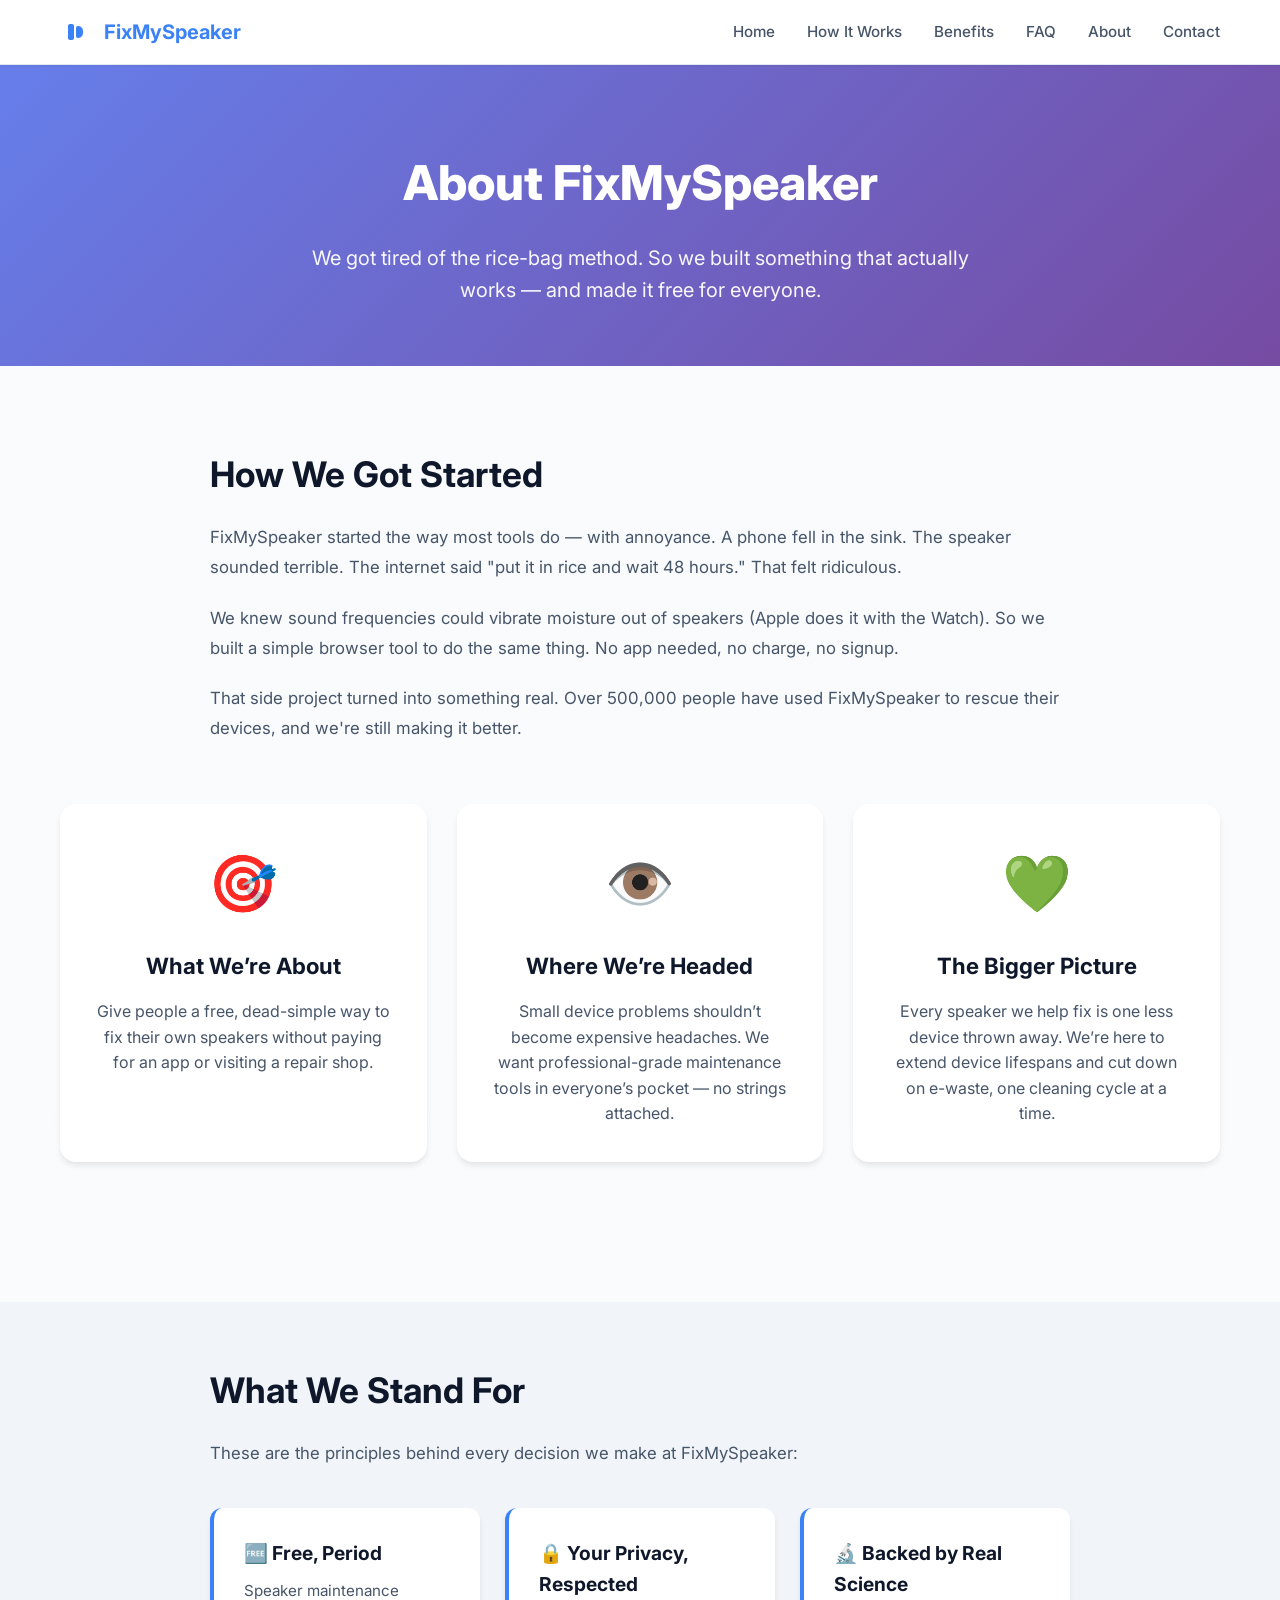
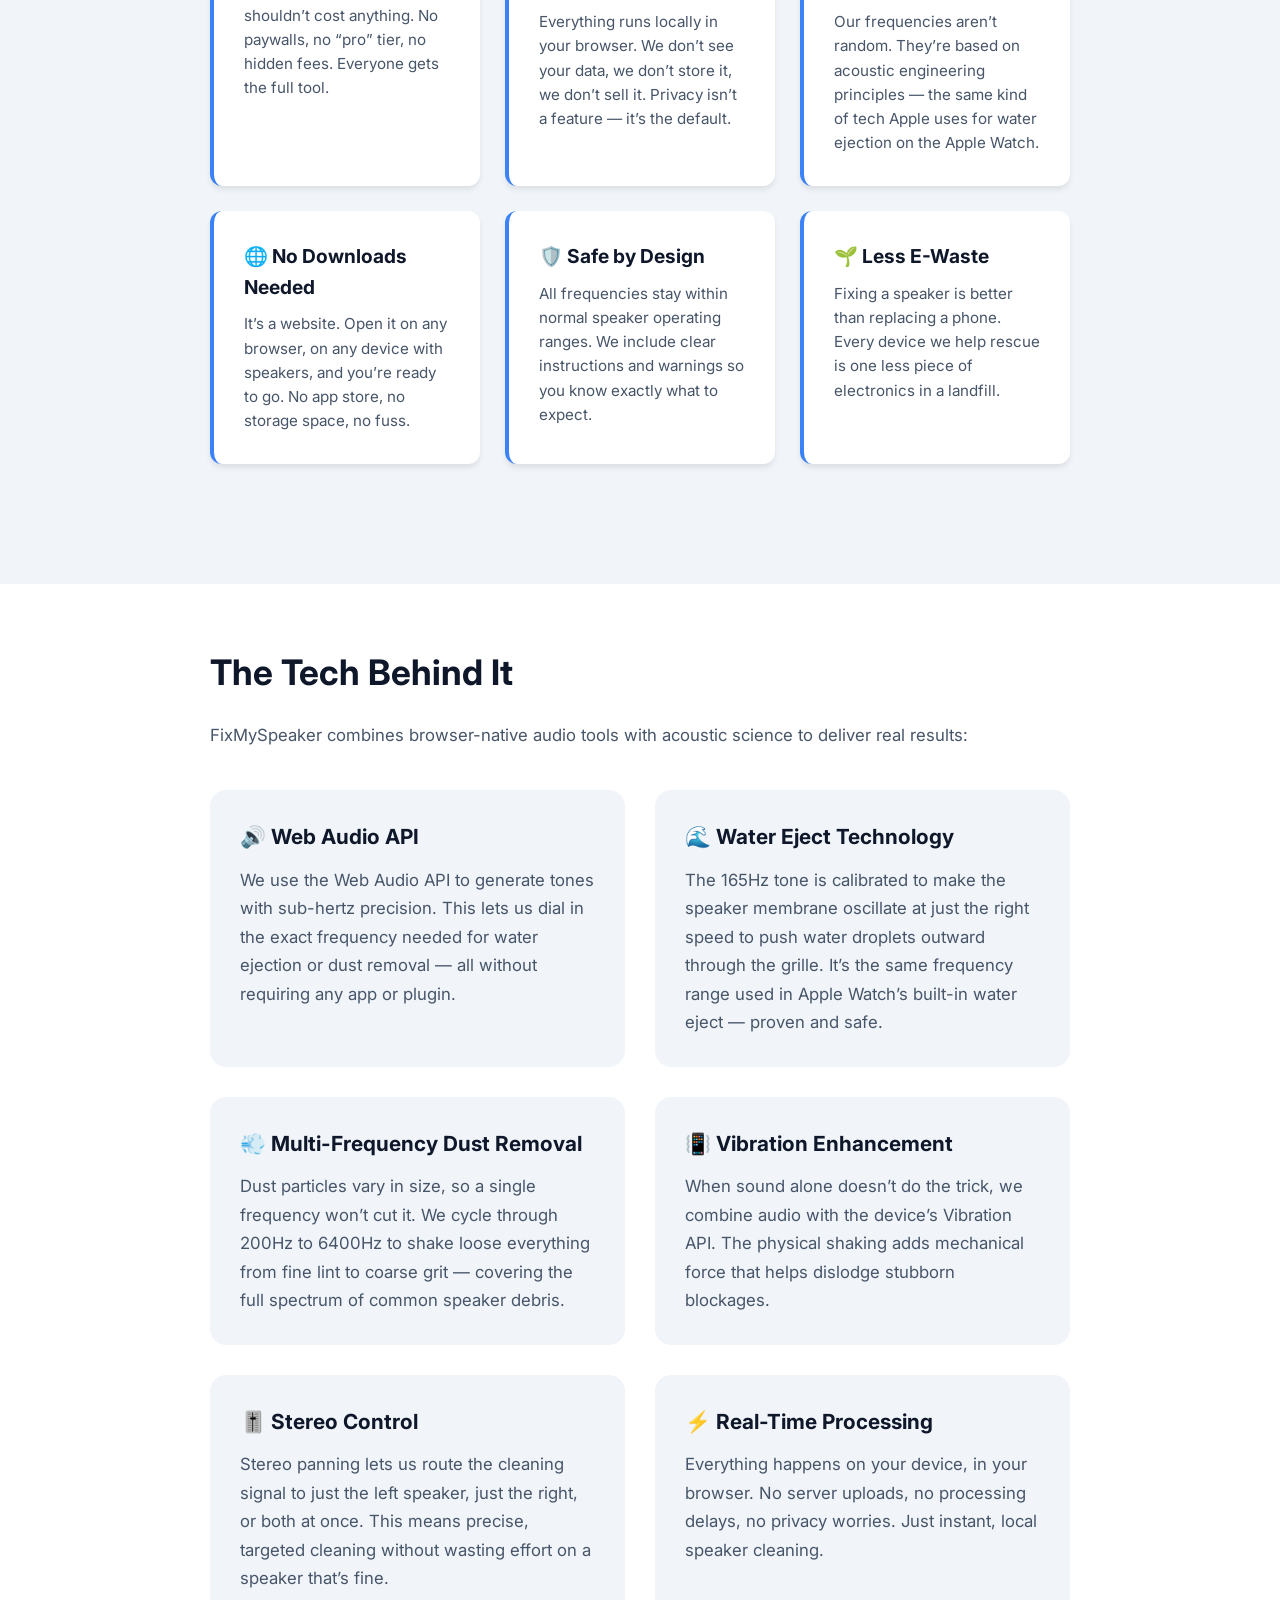
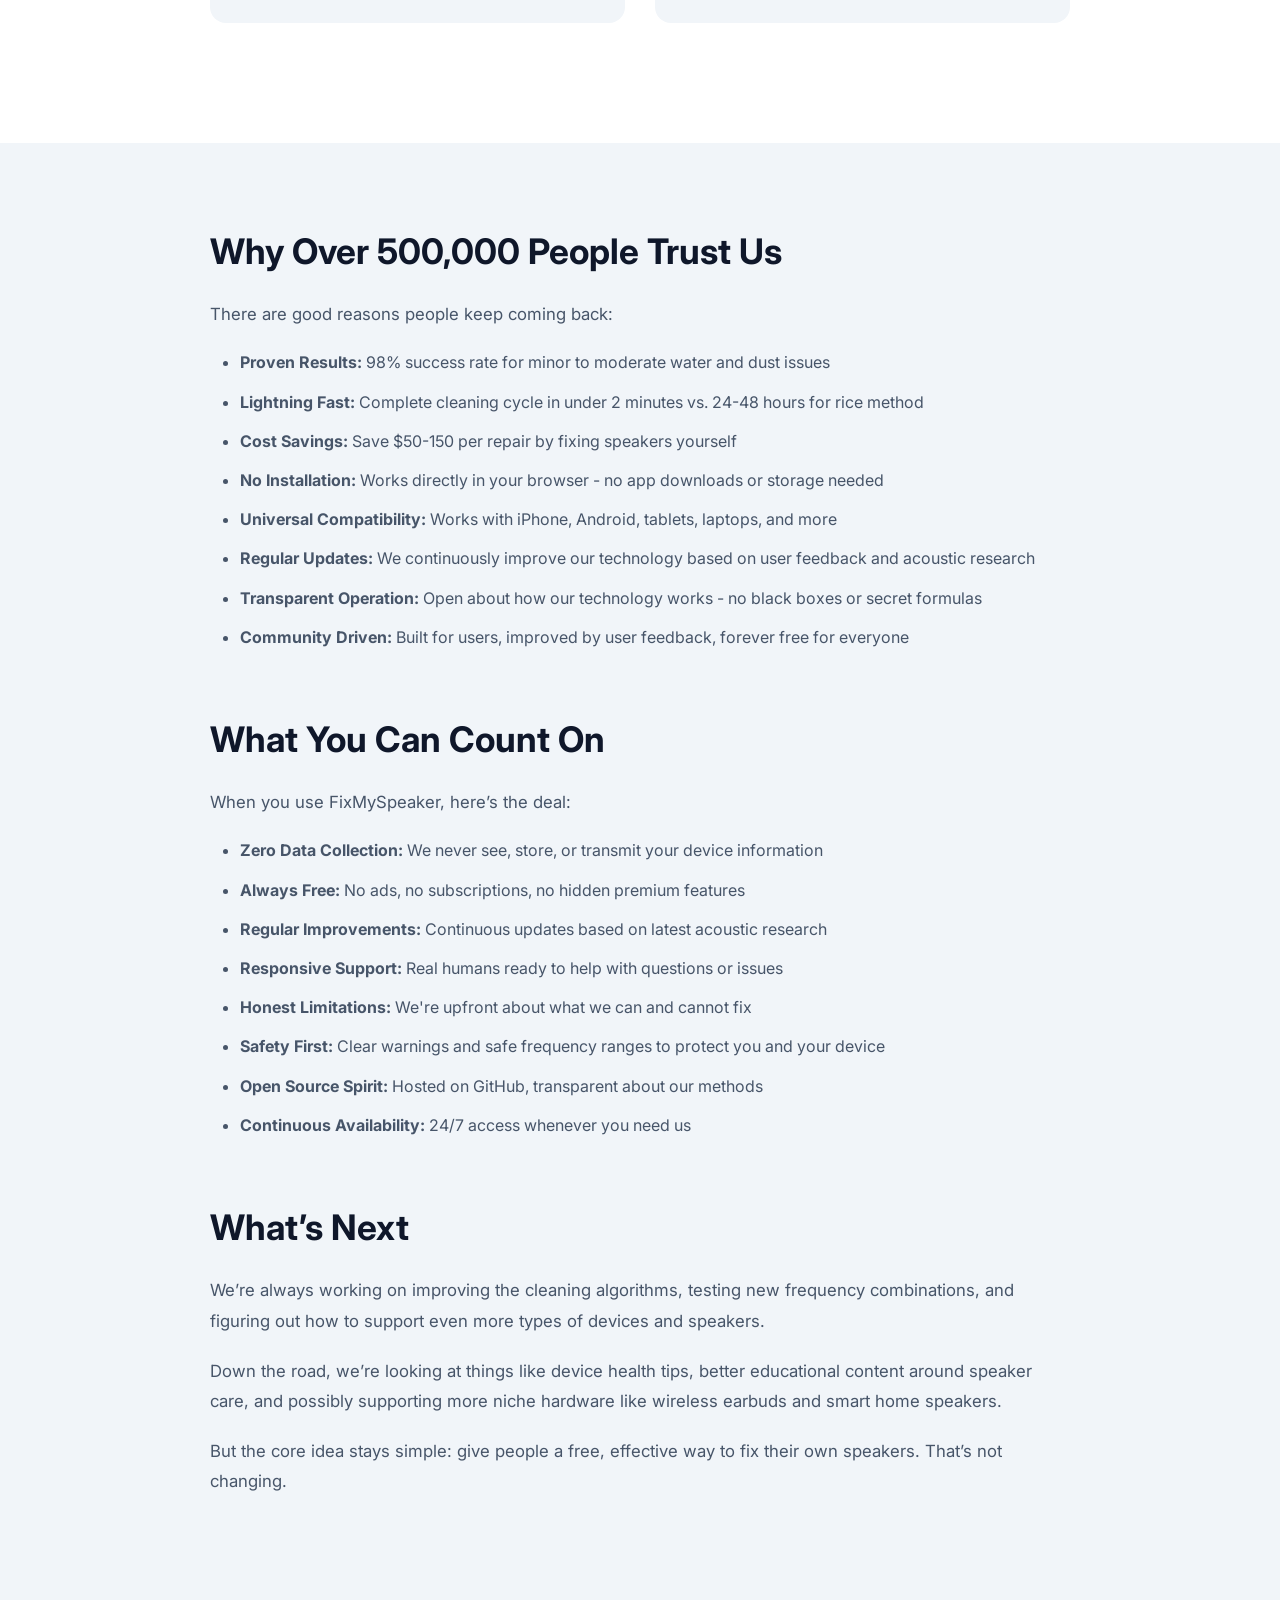
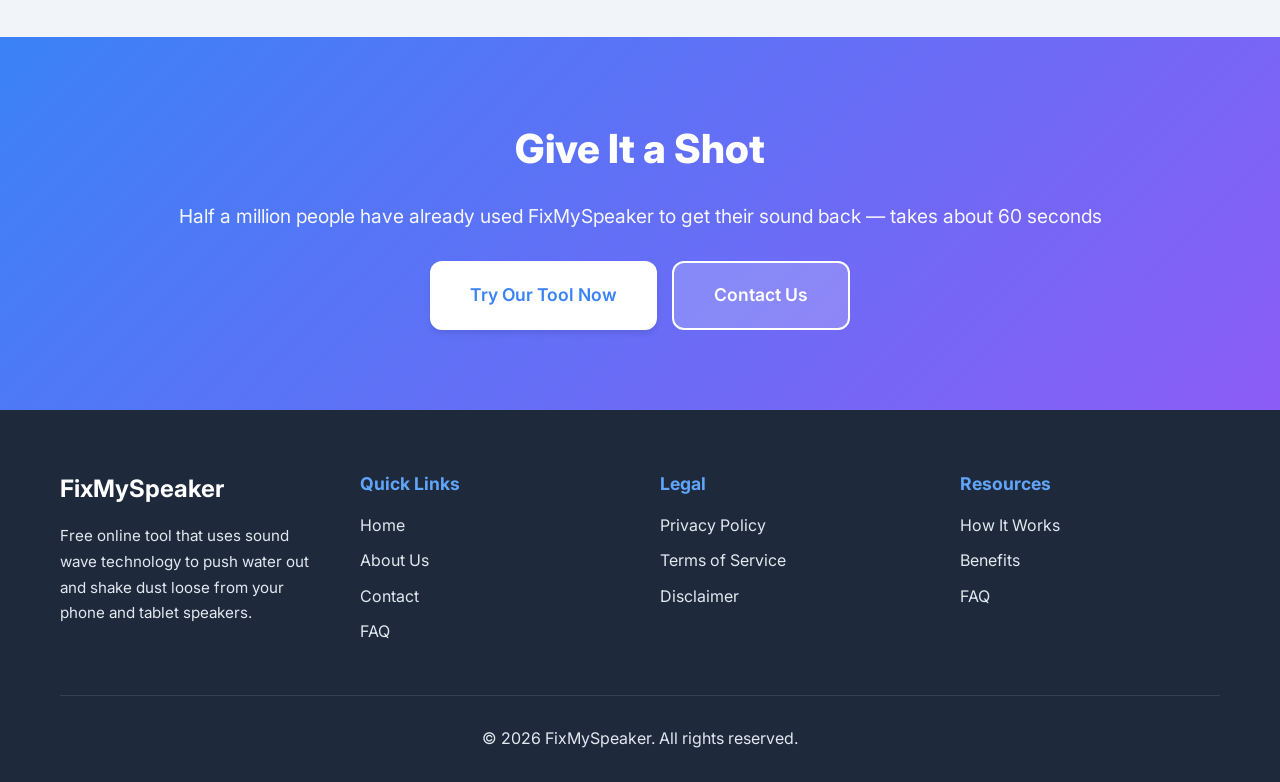
==== about/index.html @ f68f9f8f "Initial commit - FixMySpeaker speaker cleaner tool" ====
<!DOCTYPE html>
<html lang="en">

<head>
    <meta charset="UTF-8">
    <meta name="viewport" content="width=device-width, initial-scale=1.0">
    <meta name="description"
        content="About FixMySpeaker — we built a free speaker cleaning tool because the alternatives were slow, expensive, or didn’t work. Learn what drives us.">
    <title>About Us — FixMySpeaker</title>
    <link rel="canonical" href="https://fixmyspeaker.github.io/about/">
    <meta name="robots" content="index, follow">
    <link rel="stylesheet" href="/style.css">
    <link rel="icon" href="/icon.svg" type="image/svg+xml">
    <link href="https://fonts.googleapis.com/css2?family=Inter:wght@300;400;500;600;700;800&display=swap"
        rel="stylesheet">
    <!-- Google tag (gtag.js) -->
    <script async src="https://www.googletagmanager.com/gtag/js?id=G-7DYJP3M16W"></script>
    <script>
        window.dataLayer = window.dataLayer || [];
        function gtag() { dataLayer.push(arguments); }
        gtag('js', new Date());

        gtag('config', 'G-7DYJP3M16W');
    </script>
    <style>
        .about-hero {
            padding: 80px 0 60px;
            background: linear-gradient(135deg, #667eea 0%, #764ba2 100%);
            color: var(--white);
            text-align: center;
        }

        .about-hero h1 {
            font-size: 3rem;
            margin-bottom: 20px;
            font-weight: 800;
        }

        .about-hero p {
            font-size: 1.25rem;
            max-width: 700px;
            margin: 0 auto;
            opacity: 0.95;
        }

        .about-content {
            padding: 80px 0;
        }

        .about-section {
            max-width: 900px;
            margin: 0 auto 60px;
            padding: 0 20px;
        }

        .about-section h2 {
            font-size: 2.2rem;
            margin-bottom: 20px;
            color: var(--text-primary);
        }

        .about-section p {
            line-height: 1.8;
            color: var(--text-secondary);
            margin-bottom: 20px;
            font-size: 1.05rem;
        }

        .about-section ul {
            margin: 20px 0;
            padding-left: 30px;
        }

        .about-section ul li {
            margin-bottom: 12px;
            line-height: 1.7;
            color: var(--text-secondary);
        }

        .mission-grid {
            display: grid;
            grid-template-columns: repeat(auto-fit, minmax(280px, 1fr));
            gap: 30px;
            margin: 60px 0;
        }

        .mission-card {
            background: var(--white);
            padding: 35px;
            border-radius: var(--radius-lg);
            box-shadow: var(--shadow);
            text-align: center;
            transition: var(--transition);
        }

        .mission-card:hover {
            transform: translateY(-5px);
            box-shadow: var(--shadow-xl);
        }

        .mission-icon {
            font-size: 3.5rem;
            margin-bottom: 20px;
        }

        .mission-card h3 {
            font-size: 1.4rem;
            margin-bottom: 15px;
            color: var(--text-primary);
        }

        .mission-card p {
            color: var(--text-secondary);
            line-height: 1.6;
        }

        .team-values {
            background: var(--gray-lighter);
            padding: 60px 0;
        }

        .value-list {
            display: grid;
            grid-template-columns: repeat(auto-fit, minmax(250px, 1fr));
            gap: 25px;
            margin-top: 40px;
        }

        .value-item {
            background: var(--white);
            padding: 30px;
            border-radius: var(--radius);
            box-shadow: var(--shadow);
            border-left: 4px solid var(--primary-color);
        }

        .value-item h4 {
            font-size: 1.2rem;
            margin-bottom: 10px;
            color: var(--text-primary);
        }

        .value-item p {
            color: var(--text-secondary);
            font-size: 0.95rem;
            line-height: 1.6;
            margin: 0;
        }

        .technology-section {
            background: var(--white);
            padding: 60px 0;
        }

        .tech-grid {
            display: grid;
            grid-template-columns: repeat(auto-fit, minmax(300px, 1fr));
            gap: 30px;
            margin-top: 40px;
        }

        .tech-card {
            padding: 30px;
            background: var(--gray-lighter);
            border-radius: var(--radius-lg);
            transition: var(--transition);
        }

        .tech-card:hover {
            background: var(--gray-light);
        }

        .tech-card h3 {
            font-size: 1.3rem;
            margin-bottom: 12px;
            color: var(--text-primary);
            display: flex;
            align-items: center;
            gap: 10px;
        }

        .tech-card p {
            color: var(--text-secondary);
            line-height: 1.7;
            margin: 0;
        }

        .cta-about {
            text-align: center;
            padding: 80px 0;
            background: linear-gradient(135deg, var(--primary-color), var(--secondary-color));
            color: var(--white);
        }

        .cta-about h2 {
            font-size: 2.5rem;
            margin-bottom: 20px;
            font-weight: 800;
        }

        .cta-about p {
            font-size: 1.2rem;
            margin-bottom: 30px;
            opacity: 0.95;
        }

        .cta-about .btn-primary {
            background: var(--white);
            color: var(--primary-color);
        }

        .cta-about .btn-primary:hover {
            transform: translateY(-3px) scale(1.05);
        }

        @media (max-width: 768px) {
            .about-hero h1 {
                font-size: 2.2rem;
            }

            .about-section h2 {
                font-size: 1.8rem;
            }
        }
    </style>
</head>

<body>
    <!-- Navigation -->
    <nav class="navbar">
        <div class="container">
            <div class="nav-wrapper">
                <a href="/" class="logo">
                    <svg width="32" height="32" viewBox="0 0 32 32" fill="none" xmlns="http://www.w3.org/2000/svg">
                        <path
                            d="M8 10C8 8.89543 8.89543 8 10 8H12C13.1046 8 14 8.89543 14 10V22C14 23.1046 13.1046 24 12 24H10C8.89543 24 8 23.1046 8 22V10Z"
                            fill="currentColor" />
                        <path
                            d="M16 12C16 10.8954 16.8954 10 18 10C20.7614 10 23 12.2386 23 15V17C23 19.7614 20.7614 22 18 22C16.8954 22 16 21.1046 16 20V12Z"
                            fill="currentColor" />
                    </svg>
                    <span>FixMySpeaker</span>
                </a>
                <button class="mobile-menu-btn" id="mobileMenuBtn" aria-label="Toggle menu">
                    <span></span>
                    <span></span>
                    <span></span>
                </button>
                <ul class="nav-links" id="navLinks">
                    <li><a href="/" class="nav-link">Home</a></li>
                    <li><a href="/#how-it-works" class="nav-link">How It Works</a></li>
                    <li><a href="/#benefits" class="nav-link">Benefits</a></li>
                    <li><a href="/#faq" class="nav-link">FAQ</a></li>
                    <li><a href="/about/" class="nav-link">About</a></li>
                    <li><a href="/contact/" class="nav-link">Contact</a></li>
                </ul>
            </div>
        </div>
    </nav>

    <!-- About Hero -->
    <section class="about-hero">
        <div class="container">
            <h1>About FixMySpeaker</h1>
            <p>We got tired of the rice-bag method. So we built something that actually works — and made it free for everyone.</p>
        </div>
    </section>

    <!-- About Content -->
    <section class="about-content">
        <div class="container">
            <!-- Our Story -->
            <div class="about-section">
                <h2>How We Got Started</h2>
                <p>FixMySpeaker started the way most tools do — with annoyance. A phone fell in the sink. The speaker sounded terrible. The internet said "put it in rice and wait 48 hours." That felt ridiculous.</p>
                <p>We knew sound frequencies could vibrate moisture out of speakers (Apple does it with the Watch). So we built a simple browser tool to do the same thing. No app needed, no charge, no signup.</p>
                <p>That side project turned into something real. Over 500,000 people have used FixMySpeaker to rescue their devices, and we're still making it better.</p>
            </div>

            <!-- Mission Cards -->
            <div class="mission-grid">
                <div class="mission-card">
                    <div class="mission-icon">🎯</div>
                    <h3>What We’re About</h3>
                    <p>Give people a free, dead-simple way to fix their own speakers without paying for an app or visiting a repair shop.</p>
                </div>

                <div class="mission-card">
                    <div class="mission-icon">👁️</div>
                    <h3>Where We’re Headed</h3>
                    <p>Small device problems shouldn’t become expensive headaches. We want professional-grade maintenance tools in everyone’s pocket — no strings attached.</p>
                </div>

                <div class="mission-card">
                    <div class="mission-icon">💚</div>
                    <h3>The Bigger Picture</h3>
                    <p>Every speaker we help fix is one less device thrown away. We’re here to extend device lifespans and cut down on e-waste, one cleaning cycle at a time.</p>
                </div>
            </div>
        </div>
    </section>

    <!-- Team Values -->
    <section class="team-values">
        <div class="container">
            <div class="about-section">
                <h2>What We Stand For</h2>
                <p>These are the principles behind every decision we make at FixMySpeaker:</p>

                <div class="value-list">
                    <div class="value-item">
                        <h4>🆓 Free, Period</h4>
                        <p>Speaker maintenance shouldn’t cost anything. No paywalls, no “pro” tier, no hidden fees. Everyone gets the full tool.</p>
                    </div>

                    <div class="value-item">
                        <h4>🔒 Your Privacy, Respected</h4>
                        <p>Everything runs locally in your browser. We don’t see your data, we don’t store it, we don’t sell it. Privacy isn’t a feature — it’s the default.</p>
                    </div>

                    <div class="value-item">
                        <h4>🔬 Backed by Real Science</h4>
                        <p>Our frequencies aren’t random. They’re based on acoustic engineering principles — the same kind of tech Apple uses for water ejection on the Apple Watch.</p>
                    </div>

                    <div class="value-item">
                        <h4>🌐 No Downloads Needed</h4>
                        <p>It’s a website. Open it on any browser, on any device with speakers, and you’re ready to go. No app store, no storage space, no fuss.</p>
                    </div>

                    <div class="value-item">
                        <h4>🛡️ Safe by Design</h4>
                        <p>All frequencies stay within normal speaker operating ranges. We include clear instructions and warnings so you know exactly what to expect.</p>
                    </div>

                    <div class="value-item">
                        <h4>🌱 Less E-Waste</h4>
                        <p>Fixing a speaker is better than replacing a phone. Every device we help rescue is one less piece of electronics in a landfill.</p>
                    </div>
                </div>
            </div>
        </div>
    </section>

    <!-- Technology Section -->
    <section class="technology-section">
        <div class="container">
            <div class="about-section">
                <h2>The Tech Behind It</h2>
                <p>FixMySpeaker combines browser-native audio tools with acoustic science to deliver real results:</p>

                <div class="tech-grid">
                    <div class="tech-card">
                        <h3>🔊 Web Audio API</h3>
                        <p>We use the Web Audio API to generate tones with sub-hertz precision. This lets us dial in the exact frequency needed for water ejection or dust removal — all without requiring any app or plugin.</p>
                    </div>

                    <div class="tech-card">
                        <h3>🌊 Water Eject Technology</h3>
                        <p>The 165Hz tone is calibrated to make the speaker membrane oscillate at just the right speed to push water droplets outward through the grille. It’s the same frequency range used in Apple Watch’s built-in water eject — proven and safe.</p>
                    </div>

                    <div class="tech-card">
                        <h3>💨 Multi-Frequency Dust Removal</h3>
                        <p>Dust particles vary in size, so a single frequency won’t cut it. We cycle through 200Hz to 6400Hz to shake loose everything from fine lint to coarse grit — covering the full spectrum of common speaker debris.</p>
                    </div>

                    <div class="tech-card">
                        <h3>📳 Vibration Enhancement</h3>
                        <p>When sound alone doesn’t do the trick, we combine audio with the device’s Vibration API. The physical shaking adds mechanical force that helps dislodge stubborn blockages.</p>
                    </div>

                    <div class="tech-card">
                        <h3>🎚️ Stereo Control</h3>
                        <p>Stereo panning lets us route the cleaning signal to just the left speaker, just the right, or both at once. This means precise, targeted cleaning without wasting effort on a speaker that’s fine.</p>
                    </div>

                    <div class="tech-card">
                        <h3>⚡ Real-Time Processing</h3>
                        <p>Everything happens on your device, in your browser. No server uploads, no processing delays, no privacy worries. Just instant, local speaker cleaning.</p>
                    </div>
                </div>
            </div>
        </div>
    </section>

    <!-- Why Choose Us -->
    <section class="about-content" style="background: var(--gray-lighter);">
        <div class="container">
            <div class="about-section">
                <h2>Why Over 500,000 People Trust Us</h2>
                <p>There are good reasons people keep coming back:</p>

                <ul>
                    <li><strong>Proven Results:</strong> 98% success rate for minor to moderate water and dust issues
                    </li>
                    <li><strong>Lightning Fast:</strong> Complete cleaning cycle in under 2 minutes vs. 24-48 hours for
                        rice method</li>
                    <li><strong>Cost Savings:</strong> Save $50-150 per repair by fixing speakers yourself</li>
                    <li><strong>No Installation:</strong> Works directly in your browser - no app downloads or storage
                        needed</li>
                    <li><strong>Universal Compatibility:</strong> Works with iPhone, Android, tablets, laptops, and more
                    </li>
                    <li><strong>Regular Updates:</strong> We continuously improve our technology based on user feedback
                        and acoustic research</li>
                    <li><strong>Transparent Operation:</strong> Open about how our technology works - no black boxes or
                        secret formulas</li>
                    <li><strong>Community Driven:</strong> Built for users, improved by user feedback, forever free for
                        everyone</li>
                </ul>
            </div>

            <div class="about-section">
                <h2>What You Can Count On</h2>
                <p>When you use FixMySpeaker, here’s the deal:</p>

                <ul>
                    <li><strong>Zero Data Collection:</strong> We never see, store, or transmit your device information
                    </li>
                    <li><strong>Always Free:</strong> No ads, no subscriptions, no hidden premium features</li>
                    <li><strong>Regular Improvements:</strong> Continuous updates based on latest acoustic research</li>
                    <li><strong>Responsive Support:</strong> Real humans ready to help with questions or issues</li>
                    <li><strong>Honest Limitations:</strong> We're upfront about what we can and cannot fix</li>
                    <li><strong>Safety First:</strong> Clear warnings and safe frequency ranges to protect you and your
                        device</li>
                    <li><strong>Open Source Spirit:</strong> Hosted on GitHub, transparent about our methods</li>
                    <li><strong>Continuous Availability:</strong> 24/7 access whenever you need us</li>
                </ul>
            </div>

            <div class="about-section">
                <h2>What’s Next</h2>
                <p>We’re always working on improving the cleaning algorithms, testing new frequency combinations, and figuring out how to support even more types of devices and speakers.</p>
                <p>Down the road, we’re looking at things like device health tips, better educational content around speaker care, and possibly supporting more niche hardware like wireless earbuds and smart home speakers.</p>
                <p>But the core idea stays simple: give people a free, effective way to fix their own speakers. That’s not changing.</p>
            </div>
        </div>
    </section>

    <!-- CTA Section -->
    <section class="cta-about">
        <div class="container">
            <h2>Give It a Shot</h2>
            <p>Half a million people have already used FixMySpeaker to get their sound back — takes about 60 seconds</p>
            <div style="display: flex; gap: 15px; justify-content: center; flex-wrap: wrap;">
                <a href="/" class="btn btn-primary btn-large">Try Our Tool Now</a>
                <a href="/contact/" class="btn btn-secondary btn-large"
                    style="background: rgba(255,255,255,0.2); color: white; border: 2px solid white;">Contact Us</a>
            </div>
        </div>
    </section>

    <!-- Footer -->
    <footer class="footer">
        <div class="container">
            <div class="footer-content">
                <div class="footer-section">
                    <h3>FixMySpeaker</h3>
                    <p>Free online tool that uses sound wave technology to push water out and shake dust loose from your phone and tablet speakers.</p>
                </div>
                <div class="footer-section">
                    <h4>Quick Links</h4>
                    <ul>
                        <li><a href="/">Home</a></li>
                        <li><a href="/about/">About Us</a></li>
                        <li><a href="/contact/">Contact</a></li>
                        <li><a href="/#faq">FAQ</a></li>
                    </ul>
                </div>
                <div class="footer-section">
                    <h4>Legal</h4>
                    <ul>
                        <li><a href="/privacy-policy/">Privacy Policy</a></li>
                        <li><a href="/terms-of-service/">Terms of Service</a></li>
                        <li><a href="/disclaimer/">Disclaimer</a></li>
                    </ul>
                </div>
                <div class="footer-section">
                    <h4>Resources</h4>
                    <ul>
                        <li><a href="/#how-it-works">How It Works</a></li>
                        <li><a href="/#benefits">Benefits</a></li>
                        <li><a href="/#faq">FAQ</a></li>
                    </ul>
                </div>
            </div>
            <div class="footer-bottom">
                <p>&copy; 2026 FixMySpeaker. All rights reserved.</p>
            </div>
        </div>
    </footer>

    <script src="/script.js"></script>
</body>

</html>
---- style.css ----
/* Reset and Base Styles */
* {
    margin: 0;
    padding: 0;
    box-sizing: border-box;
}

:root {
    --primary-color: #3b82f6;
    --primary-dark: #2563eb;
    --primary-light: #60a5fa;
    --secondary-color: #8b5cf6;
    --success-color: #10b981;
    --warning-color: #f59e0b;
    --danger-color: #ef4444;
    --dark: #1e293b;
    --dark-light: #334155;
    --gray: #64748b;
    --gray-light: #e2e8f0;
    --gray-lighter: #f1f5f9;
    --white: #ffffff;
    --text-primary: #0f172a;
    --text-secondary: #475569;
    --shadow-sm: 0 1px 2px 0 rgb(0 0 0 / 0.05);
    --shadow: 0 4px 6px -1px rgb(0 0 0 / 0.1);
    --shadow-lg: 0 10px 15px -3px rgb(0 0 0 / 0.1);
    --shadow-xl: 0 20px 25px -5px rgb(0 0 0 / 0.1);
    --radius: 12px;
    --radius-lg: 16px;
    --transition: all 0.3s cubic-bezier(0.4, 0, 0.2, 1);
}

body {
    font-family: 'Inter', -apple-system, BlinkMacSystemFont, 'Segoe UI', Roboto, sans-serif;
    line-height: 1.6;
    color: var(--text-primary);
    background: linear-gradient(to bottom, #f8fafc, #ffffff);
    overflow-x: hidden;
}

.container {
    max-width: 1200px;
    margin: 0 auto;
    padding: 0 20px;
}

/* Navigation */
.navbar {
    background: rgba(255, 255, 255, 0.95);
    backdrop-filter: blur(10px);
    box-shadow: var(--shadow-sm);
    position: sticky;
    top: 0;
    z-index: 1000;
    border-bottom: 1px solid var(--gray-light);
}

.nav-wrapper {
    display: flex;
    justify-content: space-between;
    align-items: center;
    padding: 1rem 0;
}

.logo {
    display: flex;
    align-items: center;
    gap: 12px;
    font-size: 1.25rem;
    font-weight: 700;
    color: var(--primary-color);
    text-decoration: none;
    transition: var(--transition);
}

.logo svg {
    color: var(--primary-color);
}

.logo:hover {
    color: var(--primary-dark);
}

.nav-links {
    display: flex;
    list-style: none;
    gap: 2rem;
    align-items: center;
}

.nav-link {
    text-decoration: none;
    color: var(--text-secondary);
    font-weight: 500;
    font-size: 0.95rem;
    transition: var(--transition);
    position: relative;
}

.nav-link:hover,
.nav-link.active {
    color: var(--primary-color);
}

.nav-link::after {
    content: '';
    position: absolute;
    bottom: -4px;
    left: 0;
    width: 0;
    height: 2px;
    background: var(--primary-color);
    transition: var(--transition);
}

.nav-link:hover::after,
.nav-link.active::after {
    width: 100%;
}

.mobile-menu-btn {
    display: none;
    flex-direction: column;
    gap: 5px;
    background: none;
    border: none;
    cursor: pointer;
    padding: 8px;
}

.mobile-menu-btn span {
    width: 25px;
    height: 3px;
    background: var(--text-primary);
    border-radius: 3px;
    transition: var(--transition);
}

/* Hero Section */
.hero-section {
    padding: 80px 0 60px;
    background: linear-gradient(135deg, #667eea 0%, #764ba2 100%);
    color: var(--white);
    position: relative;
    overflow: hidden;
}

.hero-section::before {
    content: '';
    position: absolute;
    top: 0;
    left: 0;
    right: 0;
    bottom: 0;
    background: url('data:image/svg+xml,<svg width="100" height="100" xmlns="http://www.w3.org/2000/svg"><circle cx="50" cy="50" r="40" fill="rgba(255,255,255,0.05)"/></svg>');
    opacity: 0.3;
}

.hero-content {
    text-align: center;
    margin-bottom: 40px;
    position: relative;
    z-index: 1;
}

.hero-title {
    font-size: 3.5rem;
    font-weight: 800;
    margin-bottom: 20px;
    line-height: 1.2;
    text-shadow: 0 2px 10px rgba(0, 0, 0, 0.2);
}

.hero-subtitle {
    font-size: 1.25rem;
    opacity: 0.95;
    max-width: 600px;
    margin: 0 auto;
    font-weight: 400;
}

/* Tool Container */
.tool-container {
    position: relative;
    z-index: 1;
}

.tool-card {
    background: var(--white);
    border-radius: var(--radius-lg);
    padding: 40px;
    box-shadow: var(--shadow-xl);
    max-width: 800px;
    margin: 0 auto;
}

.tool-header {
    text-align: center;
    margin-bottom: 30px;
}

.tool-header h2 {
    font-size: 2rem;
    color: var(--text-primary);
    margin-bottom: 10px;
}

.tool-header p {
    color: var(--text-secondary);
    font-size: 1rem;
}

/* Mode Selection */
.mode-selection {
    display: grid;
    grid-template-columns: repeat(3, 1fr);
    gap: 15px;
    margin-bottom: 30px;
}

.mode-btn {
    display: flex;
    flex-direction: column;
    align-items: center;
    gap: 8px;
    padding: 20px 15px;
    background: var(--gray-lighter);
    border: 2px solid transparent;
    border-radius: var(--radius);
    cursor: pointer;
    transition: var(--transition);
    font-weight: 600;
    color: var(--text-secondary);
}

.mode-btn:hover {
    background: var(--gray-light);
    transform: translateY(-2px);
}

.mode-btn.active {
    background: linear-gradient(135deg, var(--primary-color), var(--secondary-color));
    color: var(--white);
    border-color: var(--primary-dark);
    box-shadow: var(--shadow-lg);
}

.mode-btn svg {
    width: 28px;
    height: 28px;
}

/* Speaker Selection */
.speaker-selection {
    display: grid;
    grid-template-columns: repeat(3, 1fr);
    gap: 12px;
    margin-bottom: 30px;
}

.speaker-btn {
    padding: 15px 20px;
    background: var(--gray-lighter);
    border: 2px solid var(--gray-light);
    border-radius: var(--radius);
    cursor: pointer;
    transition: var(--transition);
    font-weight: 600;
    color: var(--text-secondary);
    font-size: 0.95rem;
}

.speaker-btn:hover {
    border-color: var(--primary-light);
    background: var(--gray-light);
}

.speaker-btn.active {
    background: var(--primary-color);
    color: var(--white);
    border-color: var(--primary-dark);
}

/* Progress Bar */
.progress-container {
    margin-bottom: 30px;
}

.progress-bar {
    height: 12px;
    background: var(--gray-lighter);
    border-radius: 20px;
    overflow: hidden;
    margin-bottom: 12px;
    box-shadow: inset 0 2px 4px rgba(0, 0, 0, 0.06);
}

.progress-fill {
    height: 100%;
    width: 0%;
    background: linear-gradient(90deg, var(--primary-color), var(--secondary-color));
    border-radius: 20px;
    transition: width 0.3s ease;
    box-shadow: 0 0 10px rgba(59, 130, 246, 0.5);
}

.progress-text {
    display: flex;
    justify-content: space-between;
    align-items: center;
    font-size: 0.9rem;
}

#progressPercent {
    font-weight: 700;
    color: var(--primary-color);
    font-size: 1.1rem;
}

#statusText {
    color: var(--text-secondary);
    font-weight: 500;
}

/* Control Buttons */
.control-buttons {
    display: grid;
    grid-template-columns: 1fr 1fr;
    gap: 15px;
    margin-bottom: 25px;
}

.btn {
    display: flex;
    align-items: center;
    justify-content: center;
    gap: 10px;
    padding: 16px 28px;
    border: none;
    border-radius: var(--radius);
    font-weight: 600;
    font-size: 1rem;
    cursor: pointer;
    transition: var(--transition);
    font-family: inherit;
    text-decoration: none;
}

.btn:disabled {
    opacity: 0.5;
    cursor: not-allowed;
    transform: none !important;
}

.btn-primary {
    background: linear-gradient(135deg, var(--primary-color), var(--secondary-color));
    color: var(--white);
    box-shadow: var(--shadow);
}

.btn-primary:hover:not(:disabled) {
    transform: translateY(-2px);
    box-shadow: var(--shadow-lg);
}

.btn-primary:active:not(:disabled) {
    transform: translateY(0);
}

.btn-secondary {
    background: var(--gray-lighter);
    color: var(--text-primary);
    border: 2px solid var(--gray-light);
}

.btn-secondary:hover:not(:disabled) {
    background: var(--gray-light);
    transform: translateY(-2px);
}

.btn-large {
    padding: 18px 40px;
    font-size: 1.1rem;
}

/* Warning Box */
.warning-box {
    display: flex;
    gap: 12px;
    padding: 16px;
    background: #fef3c7;
    border: 1px solid #fde68a;
    border-radius: var(--radius);
    color: #92400e;
}

.warning-box svg {
    flex-shrink: 0;
    margin-top: 2px;
}

.warning-box p {
    font-size: 0.9rem;
    line-height: 1.5;
}

/* Stats Container */
.stats-container {
    display: grid;
    grid-template-columns: repeat(4, 1fr);
    gap: 20px;
    margin-top: 60px;
    position: relative;
    z-index: 1;
}

.stat-card {
    background: rgba(255, 255, 255, 0.95);
    padding: 30px 20px;
    border-radius: var(--radius);
    text-align: center;
    box-shadow: var(--shadow-lg);
    backdrop-filter: blur(10px);
}

.stat-number {
    font-size: 2.5rem;
    font-weight: 800;
    color: var(--primary-color);
    margin-bottom: 8px;
}

.stat-label {
    font-size: 0.95rem;
    color: var(--text-secondary);
    font-weight: 500;
}

/* Content Sections */
.content-section,
.benefits-section,
.use-cases-section,
.comparison-section,
.faq-section,
.tips-section,
.prevention-section,
.cta-section {
    padding: 80px 0;
}

.section-header {
    text-align: center;
    margin-bottom: 60px;
}

.section-header h2 {
    font-size: 2.5rem;
    font-weight: 800;
    margin-bottom: 16px;
    color: var(--text-primary);
}

.section-header p {
    font-size: 1.15rem;
    color: var(--text-secondary);
    max-width: 700px;
    margin: 0 auto;
}

/* Content Grid */
.content-grid {
    display: grid;
    grid-template-columns: repeat(auto-fit, minmax(320px, 1fr));
    gap: 30px;
    margin-bottom: 60px;
}

.content-card {
    background: var(--white);
    padding: 35px;
    border-radius: var(--radius-lg);
    box-shadow: var(--shadow);
    transition: var(--transition);
    border: 1px solid var(--gray-light);
}

.content-card:hover {
    transform: translateY(-5px);
    box-shadow: var(--shadow-xl);
}

.card-icon {
    font-size: 3rem;
    margin-bottom: 20px;
}

.content-card h3 {
    font-size: 1.5rem;
    margin-bottom: 16px;
    color: var(--text-primary);
}

.content-card p {
    color: var(--text-secondary);
    line-height: 1.7;
    margin-bottom: 15px;
}

.content-card p:last-child {
    margin-bottom: 0;
}

/* Steps */
.step-by-step {
    background: var(--gray-lighter);
    padding: 50px;
    border-radius: var(--radius-lg);
    margin-top: 60px;
}

.step-by-step h3 {
    text-align: center;
    font-size: 2rem;
    margin-bottom: 40px;
    color: var(--text-primary);
}

.steps-container {
    display: grid;
    grid-template-columns: repeat(auto-fit, minmax(280px, 1fr));
    gap: 30px;
}

.step {
    background: var(--white);
    padding: 30px;
    border-radius: var(--radius);
    box-shadow: var(--shadow);
    position: relative;
}

.step-number {
    width: 50px;
    height: 50px;
    background: linear-gradient(135deg, var(--primary-color), var(--secondary-color));
    color: var(--white);
    border-radius: 50%;
    display: flex;
    align-items: center;
    justify-content: center;
    font-size: 1.5rem;
    font-weight: 700;
    margin-bottom: 20px;
}

.step h4 {
    font-size: 1.25rem;
    margin-bottom: 12px;
    color: var(--text-primary);
}

.step p {
    color: var(--text-secondary);
    line-height: 1.6;
}

/* Benefits Grid */
.benefits-section {
    background: var(--gray-lighter);
}

.benefits-grid {
    display: grid;
    grid-template-columns: repeat(auto-fit, minmax(260px, 1fr));
    gap: 25px;
}

.benefit-card {
    background: var(--white);
    padding: 30px;
    border-radius: var(--radius);
    text-align: center;
    box-shadow: var(--shadow);
    transition: var(--transition);
    border: 2px solid transparent;
}

.benefit-card:hover {
    transform: translateY(-5px);
    border-color: var(--primary-color);
    box-shadow: var(--shadow-lg);
}

.benefit-icon {
    font-size: 3rem;
    margin-bottom: 15px;
}

.benefit-card h3 {
    font-size: 1.25rem;
    margin-bottom: 12px;
    color: var(--text-primary);
}

.benefit-card p {
    color: var(--text-secondary);
    font-size: 0.95rem;
    line-height: 1.6;
}

/* Use Cases */
.use-cases-container {
    display: grid;
    gap: 25px;
}

.use-case {
    background: var(--white);
    padding: 30px;
    border-radius: var(--radius);
    box-shadow: var(--shadow);
    border-left: 4px solid var(--primary-color);
    transition: var(--transition);
}

.use-case:hover {
    transform: translateX(5px);
    box-shadow: var(--shadow-lg);
}

.use-case h3 {
    font-size: 1.4rem;
    margin-bottom: 12px;
    color: var(--text-primary);
}

.use-case p {
    color: var(--text-secondary);
    line-height: 1.7;
}

/* Comparison Table */
.comparison-section {
    background: var(--gray-lighter);
}

.comparison-table {
    overflow-x: auto;
    background: var(--white);
    border-radius: var(--radius-lg);
    box-shadow: var(--shadow);
}

table {
    width: 100%;
    border-collapse: collapse;
}

thead {
    background: linear-gradient(135deg, var(--primary-color), var(--secondary-color));
    color: var(--white);
}

th,
td {
    padding: 20px;
    text-align: left;
    border-bottom: 1px solid var(--gray-light);
}

th {
    font-weight: 600;
    font-size: 1rem;
}

td {
    color: var(--text-secondary);
}

td:first-child {
    font-weight: 600;
    color: var(--text-primary);
}

.positive {
    color: var(--success-color) !important;
    font-weight: 600;
}

.negative {
    color: var(--danger-color) !important;
}

.neutral {
    color: var(--warning-color) !important;
}

tbody tr:hover {
    background: var(--gray-lighter);
}

/* FAQ Section */
.faq-container {
    max-width: 900px;
    margin: 0 auto;
}

.faq-item {
    background: var(--white);
    border-radius: var(--radius);
    margin-bottom: 15px;
    box-shadow: var(--shadow);
    overflow: hidden;
}

.faq-question {
    width: 100%;
    display: flex;
    justify-content: space-between;
    align-items: center;
    padding: 25px 30px;
    background: none;
    border: none;
    font-size: 1.1rem;
    font-weight: 600;
    color: var(--text-primary);
    cursor: pointer;
    text-align: left;
    transition: var(--transition);
    font-family: inherit;
}

.faq-question:hover {
    background: var(--gray-lighter);
}

.faq-question svg {
    transition: var(--transition);
    flex-shrink: 0;
}

.faq-item.active .faq-question svg {
    transform: rotate(180deg);
}

.faq-answer {
    max-height: 0;
    overflow: hidden;
    transition: max-height 0.3s ease;
}

.faq-item.active .faq-answer {
    max-height: 500px;
}

.faq-answer p {
    padding: 0 30px 25px;
    color: var(--text-secondary);
    line-height: 1.7;
}

/* Tips Section */
.tips-section {
    background: var(--gray-lighter);
}

.tips-grid {
    display: grid;
    grid-template-columns: repeat(auto-fit, minmax(280px, 1fr));
    gap: 25px;
}

.tip-card {
    background: var(--white);
    padding: 30px;
    border-radius: var(--radius);
    box-shadow: var(--shadow);
    transition: var(--transition);
}

.tip-card:hover {
    transform: translateY(-3px);
    box-shadow: var(--shadow-lg);
}

.tip-number {
    font-size: 2.5rem;
    margin-bottom: 15px;
}

.tip-card h3 {
    font-size: 1.25rem;
    margin-bottom: 12px;
    color: var(--text-primary);
}

.tip-card p {
    color: var(--text-secondary);
    line-height: 1.6;
    font-size: 0.95rem;
}

/* Prevention Section */
.prevention-content {
    display: grid;
    gap: 25px;
    max-width: 900px;
    margin: 0 auto;
}

.prevention-card {
    background: var(--white);
    padding: 30px;
    border-radius: var(--radius);
    box-shadow: var(--shadow);
    border-left: 4px solid var(--success-color);
}

.prevention-card h3 {
    font-size: 1.3rem;
    margin-bottom: 12px;
    color: var(--text-primary);
}

.prevention-card p {
    color: var(--text-secondary);
    line-height: 1.7;
}

/* CTA Section */
.cta-section {
    background: linear-gradient(135deg, var(--primary-color), var(--secondary-color));
    color: var(--white);
    text-align: center;
}

.cta-content h2 {
    font-size: 2.5rem;
    margin-bottom: 20px;
    font-weight: 800;
}

.cta-content p {
    font-size: 1.2rem;
    margin-bottom: 30px;
    opacity: 0.95;
}

.cta-section .btn-primary {
    background: var(--white);
    color: var(--primary-color);
}

.cta-section .btn-primary:hover {
    transform: translateY(-3px) scale(1.05);
}

/* Footer */
.footer {
    background: var(--dark);
    color: var(--white);
    padding: 60px 0 30px;
}

.footer-content {
    display: grid;
    grid-template-columns: repeat(auto-fit, minmax(240px, 1fr));
    gap: 40px;
    margin-bottom: 40px;
}

.footer-section h3 {
    font-size: 1.5rem;
    margin-bottom: 15px;
}

.footer-section h4 {
    font-size: 1.1rem;
    margin-bottom: 15px;
    color: var(--primary-light);
}

.footer-section p {
    color: var(--gray-light);
    line-height: 1.7;
    font-size: 0.95rem;
}

.footer-section ul {
    list-style: none;
}

.footer-section ul li {
    margin-bottom: 10px;
}

.footer-section ul li a {
    color: var(--gray-light);
    text-decoration: none;
    transition: var(--transition);
}

.footer-section ul li a:hover {
    color: var(--primary-light);
    padding-left: 5px;
}

.footer-bottom {
    text-align: center;
    padding-top: 30px;
    border-top: 1px solid var(--dark-light);
    color: var(--gray-light);
}

/* Mobile Responsiveness */
@media (max-width: 768px) {
    .mobile-menu-btn {
        display: flex;
    }

    .nav-links {
        position: absolute;
        top: 100%;
        left: 0;
        right: 0;
        background: var(--white);
        flex-direction: column;
        padding: 20px;
        box-shadow: var(--shadow-lg);
        transform: translateY(-100%);
        opacity: 0;
        pointer-events: none;
        transition: var(--transition);
        gap: 0;
    }

    .nav-links.active {
        transform: translateY(0);
        opacity: 1;
        pointer-events: all;
    }

    .nav-links li {
        width: 100%;
        padding: 12px 0;
        border-bottom: 1px solid var(--gray-light);
    }

    .hero-title {
        font-size: 2.5rem;
    }

    .hero-subtitle {
        font-size: 1.1rem;
    }

    .tool-card {
        padding: 25px;
    }

    .mode-selection {
        grid-template-columns: 1fr;
    }

    .speaker-selection {
        grid-template-columns: 1fr;
    }

    .control-buttons {
        grid-template-columns: 1fr;
    }

    .stats-container {
        grid-template-columns: repeat(2, 1fr);
        gap: 15px;
    }

    .stat-number {
        font-size: 2rem;
    }

    .section-header h2 {
        font-size: 2rem;
    }

    .content-grid {
        grid-template-columns: 1fr;
    }

    .step-by-step {
        padding: 30px 20px;
    }

    .steps-container {
        grid-template-columns: 1fr;
    }

    .benefits-grid {
        grid-template-columns: 1fr;
    }

    .tips-grid {
        grid-template-columns: 1fr;
    }

    table {
        font-size: 0.85rem;
    }

    th,
    td {
        padding: 12px 8px;
    }

    .cta-content h2 {
        font-size: 2rem;
    }

    .footer-content {
        grid-template-columns: 1fr;
        gap: 30px;
    }
}

@media (max-width: 480px) {
    .hero-title {
        font-size: 2rem;
    }

    .hero-subtitle {
        font-size: 1rem;
    }

    .tool-card {
        padding: 20px;
    }

    .tool-header h2 {
        font-size: 1.5rem;
    }

    .stats-container {
        grid-template-columns: 1fr;
    }
}

/* Animations */
@keyframes fadeInUp {
    from {
        opacity: 0;
        transform: translateY(30px);
    }

    to {
        opacity: 1;
        transform: translateY(0);
    }
}

.tool-card,
.stat-card,
.content-card,
.benefit-card {
    animation: fadeInUp 0.6s ease-out;
}

/* Smooth Scroll */
html {
    scroll-behavior: smooth;
}

/* Selection Color */
::selection {
    background: var(--primary-color);
    color: var(--white);
}
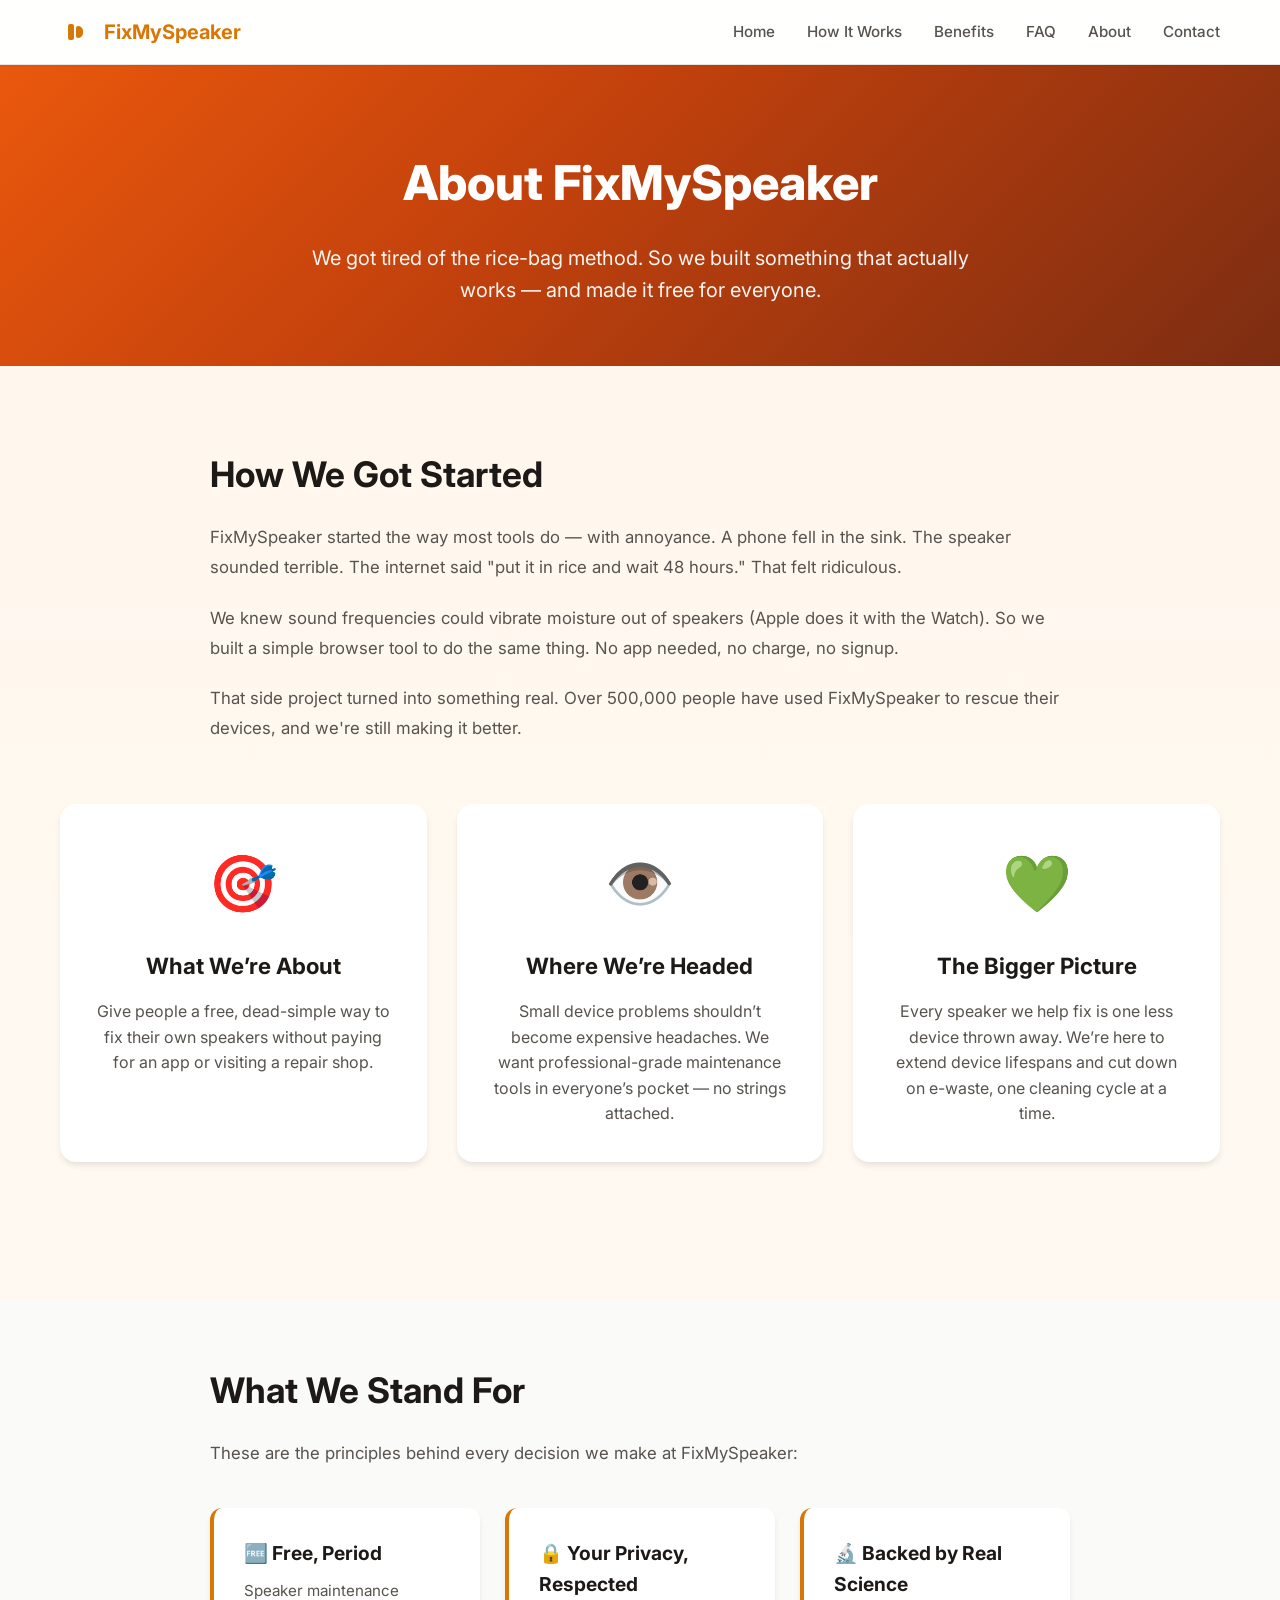
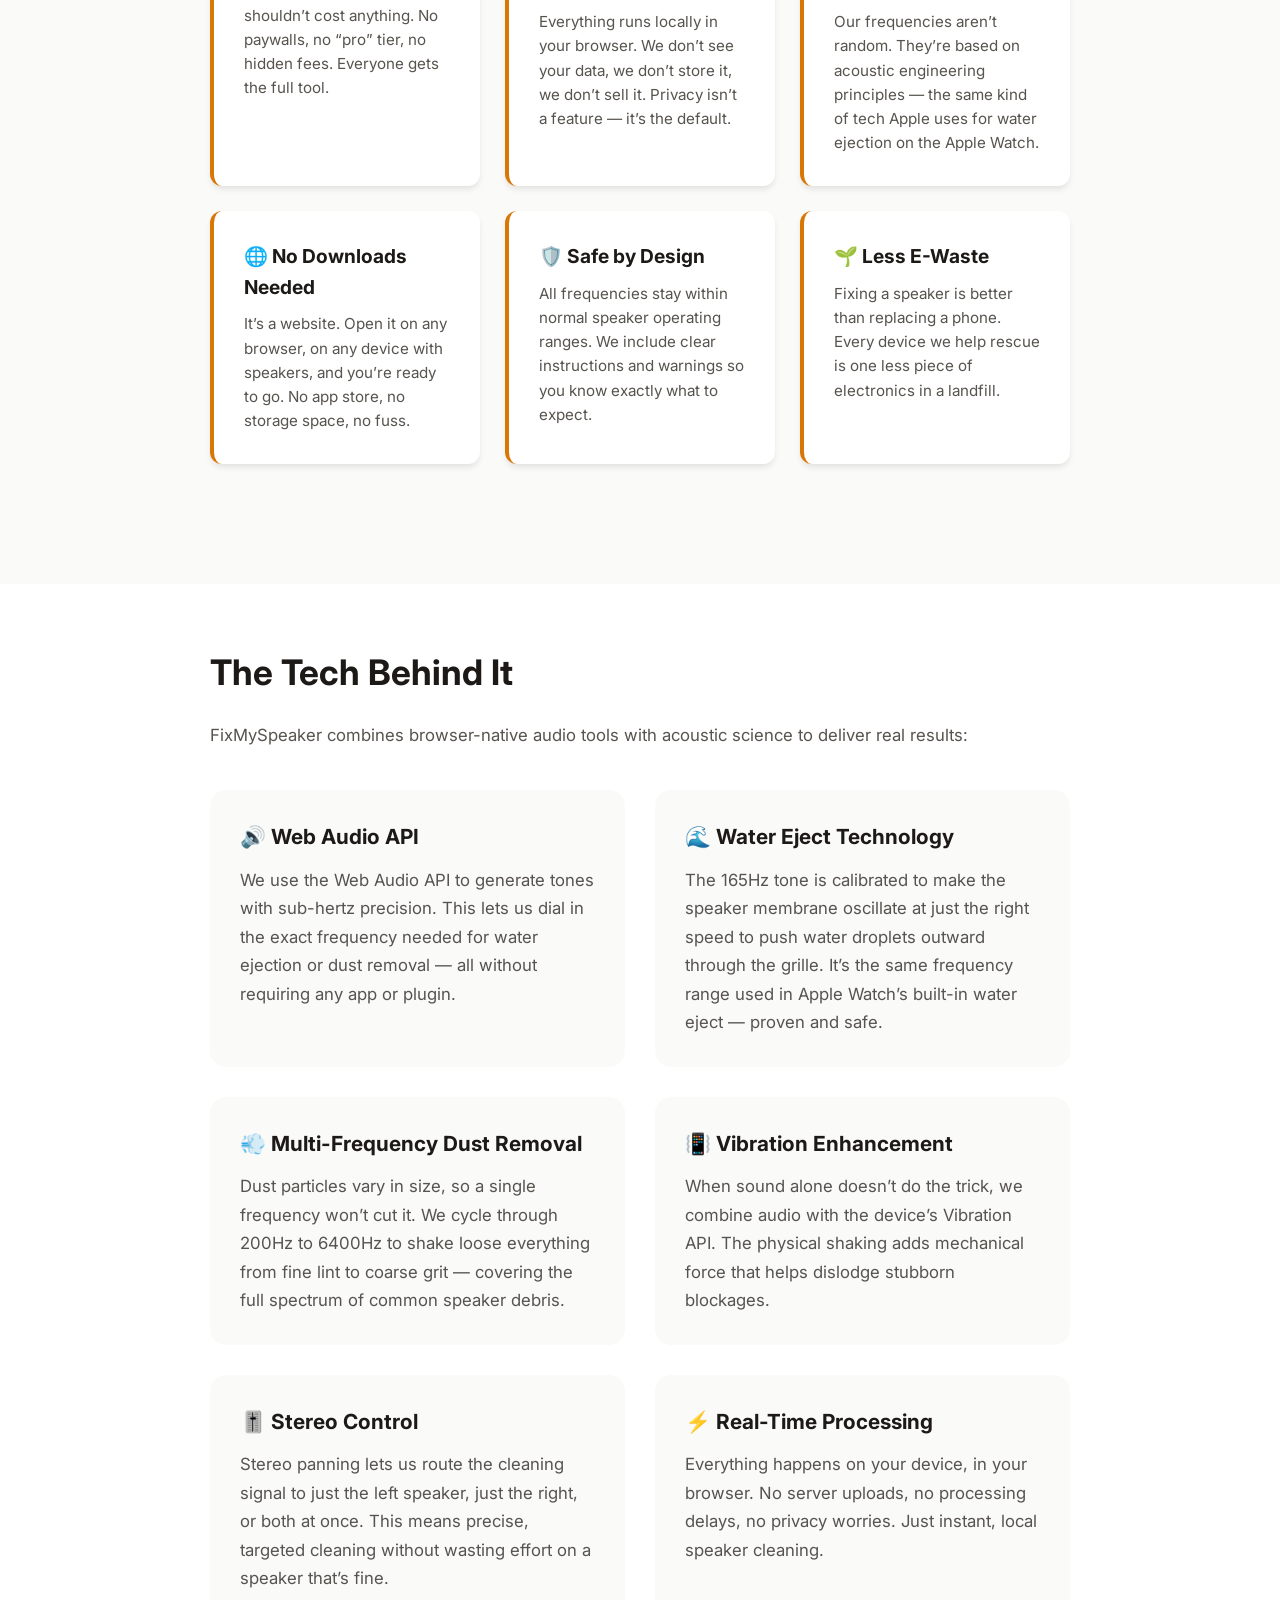
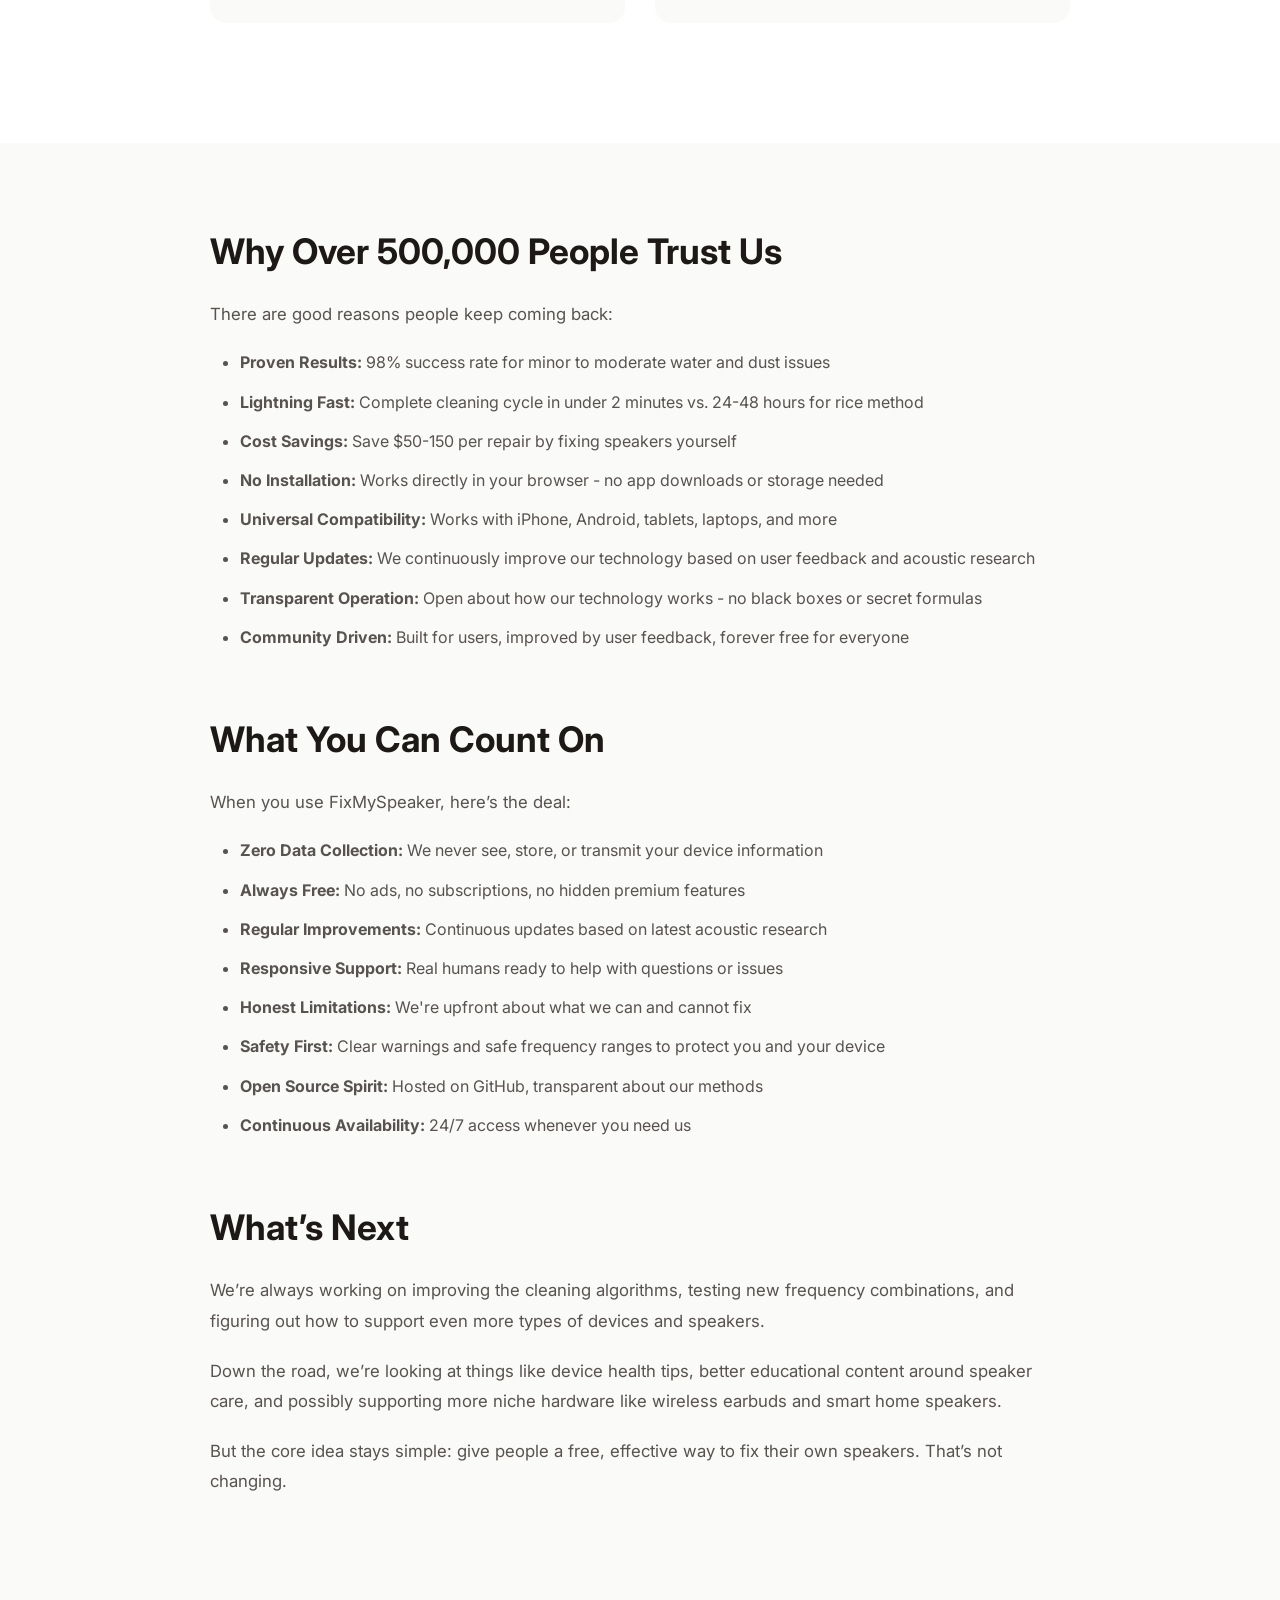
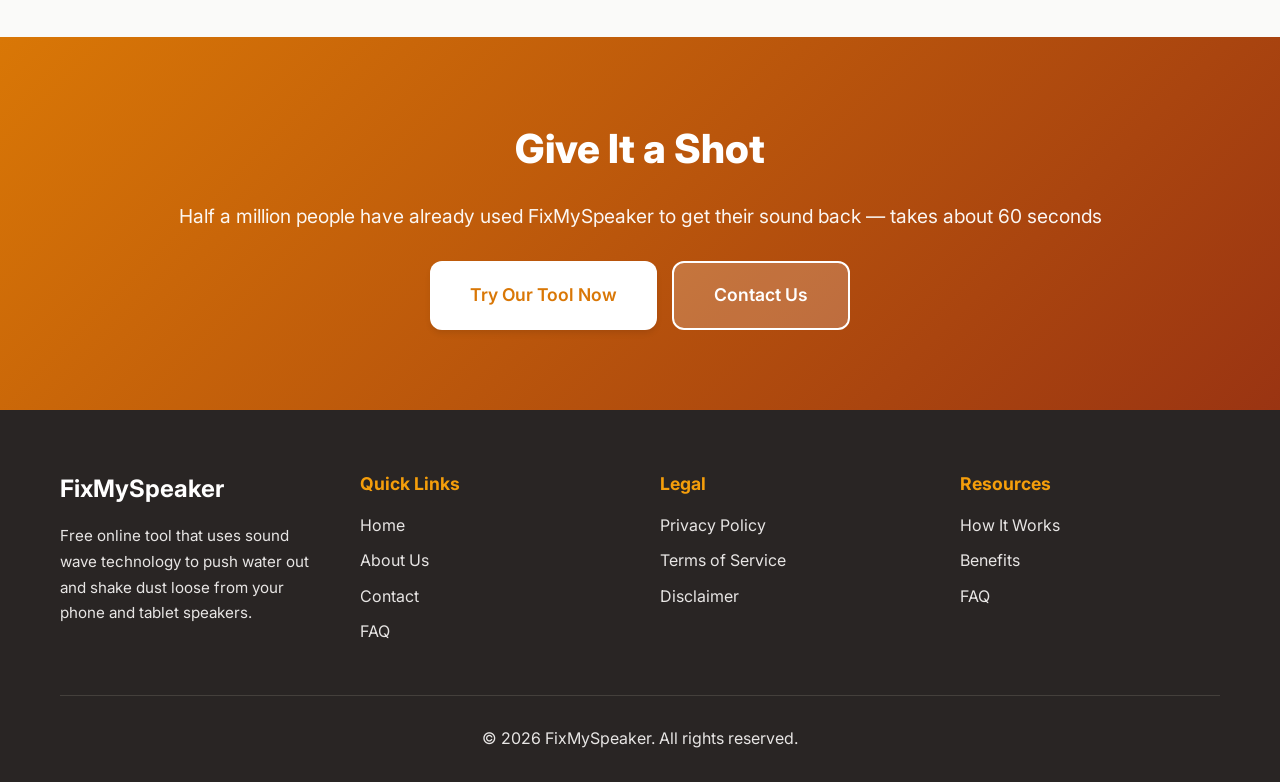
==== commit 4d6cbfb1: "updated" ====
--- a/about/index.html
+++ b/about/index.html
@@ -25,7 +25,7 @@
     <style>
         .about-hero {
             padding: 80px 0 60px;
-            background: linear-gradient(135deg, #667eea 0%, #764ba2 100%);
+            background: linear-gradient(135deg, #ea580c 0%, #c2410c 42%, #7c2d12 100%);
             color: var(--white);
             text-align: center;
         }
--- a/style.css
+++ b/style.css
@@ -6,21 +6,21 @@
 }
 
 :root {
-    --primary-color: #3b82f6;
-    --primary-dark: #2563eb;
-    --primary-light: #60a5fa;
-    --secondary-color: #8b5cf6;
-    --success-color: #10b981;
-    --warning-color: #f59e0b;
-    --danger-color: #ef4444;
-    --dark: #1e293b;
-    --dark-light: #334155;
-    --gray: #64748b;
-    --gray-light: #e2e8f0;
-    --gray-lighter: #f1f5f9;
+    --primary-color: #d97706;
+    --primary-dark: #b45309;
+    --primary-light: #f59e0b;
+    --secondary-color: #9a3412;
+    --success-color: #15803d;
+    --warning-color: #d97706;
+    --danger-color: #dc2626;
+    --dark: #292524;
+    --dark-light: #44403c;
+    --gray: #78716c;
+    --gray-light: #e7e5e4;
+    --gray-lighter: #fafaf9;
     --white: #ffffff;
-    --text-primary: #0f172a;
-    --text-secondary: #475569;
+    --text-primary: #1c1917;
+    --text-secondary: #57534e;
     --shadow-sm: 0 1px 2px 0 rgb(0 0 0 / 0.05);
     --shadow: 0 4px 6px -1px rgb(0 0 0 / 0.1);
     --shadow-lg: 0 10px 15px -3px rgb(0 0 0 / 0.1);
@@ -34,7 +34,7 @@
     font-family: 'Inter', -apple-system, BlinkMacSystemFont, 'Segoe UI', Roboto, sans-serif;
     line-height: 1.6;
     color: var(--text-primary);
-    background: linear-gradient(to bottom, #f8fafc, #ffffff);
+    background: linear-gradient(to bottom, #fff7ed, #ffffff);
     overflow-x: hidden;
 }
 
@@ -139,7 +139,7 @@
 /* Hero Section */
 .hero-section {
     padding: 80px 0 60px;
-    background: linear-gradient(135deg, #667eea 0%, #764ba2 100%);
+    background: linear-gradient(135deg, #ea580c 0%, #c2410c 42%, #7c2d12 100%);
     color: var(--white);
     position: relative;
     overflow: hidden;
@@ -194,140 +194,336 @@
     margin: 0 auto;
 }
 
-.tool-header {
-    text-align: center;
-    margin-bottom: 30px;
-}
-
-.tool-header h2 {
-    font-size: 2rem;
-    color: var(--text-primary);
-    margin-bottom: 10px;
-}
-
-.tool-header p {
-    color: var(--text-secondary);
-    font-size: 1rem;
-}
-
-/* Mode Selection */
-.mode-selection {
-    display: grid;
-    grid-template-columns: repeat(3, 1fr);
-    gap: 15px;
-    margin-bottom: 30px;
-}
-
-.mode-btn {
+.sound-tool-card {
+    max-width: 420px;
+    padding: 36px 28px 32px;
+    background: linear-gradient(180deg, rgba(255, 247, 237, 0.98) 0%, var(--white) 48%);
+    border: 1px solid rgba(231, 229, 228, 0.9);
+}
+
+.sound-tool {
     display: flex;
     flex-direction: column;
     align-items: center;
-    gap: 8px;
-    padding: 20px 15px;
+    text-align: center;
+}
+
+.sound-tool__header {
+    margin-bottom: 28px;
+}
+
+.sound-tool__title {
+    font-size: 1.65rem;
+    font-weight: 800;
+    color: var(--text-primary);
+    letter-spacing: -0.02em;
+    margin-bottom: 8px;
+}
+
+.sound-tool__subtitle {
+    font-size: 0.95rem;
+    color: var(--text-secondary);
+    font-weight: 400;
+    line-height: 1.5;
+    max-width: 320px;
+    margin: 0 auto;
+}
+
+.sound-tool__eyebrow {
+    font-size: 0.7rem;
+    font-weight: 600;
+    letter-spacing: 0.14em;
+    text-transform: uppercase;
+    color: var(--gray);
+    margin-bottom: 10px;
+}
+
+.sound-tool__mode-block {
+    width: 100%;
+    max-width: 320px;
+    margin-bottom: 22px;
+}
+
+.sound-tool__warning {
+    width: 100%;
+    margin-top: 8px;
+    text-align: left;
+}
+
+/* Semicircular progress gauge */
+.progress-gauge {
+    position: relative;
+    width: min(280px, 100%);
+    margin: 0 auto 32px;
+}
+
+.progress-gauge__svg {
+    width: 100%;
+    height: auto;
+    display: block;
+    color: var(--gray-light);
+}
+
+#progressGaugeFill {
+    transition: stroke-dashoffset 0.25s ease;
+}
+
+.progress-gauge__center {
+    position: absolute;
+    left: 50%;
+    bottom: 8px;
+    transform: translateX(-50%);
+    display: flex;
+    flex-direction: column;
+    align-items: center;
+    gap: 4px;
+    width: 100%;
+    pointer-events: none;
+}
+
+.progress-gauge__percent {
+    font-size: 2.25rem;
+    font-weight: 800;
+    background: linear-gradient(135deg, var(--primary-dark), var(--secondary-color));
+    -webkit-background-clip: text;
+    background-clip: text;
+    color: transparent;
+    line-height: 1;
+}
+
+.progress-gauge__status {
+    font-size: 0.8rem;
+    font-weight: 500;
+    color: var(--text-secondary);
+    max-width: 200px;
+    line-height: 1.35;
+}
+
+/* Sound / Vibrate pill toggle */
+.mode-type-toggle {
+    display: flex;
+    width: 100%;
+    padding: 4px;
+    border-radius: 999px;
     background: var(--gray-lighter);
-    border: 2px solid transparent;
-    border-radius: var(--radius);
+    border: 1px solid var(--gray-light);
+    gap: 4px;
+}
+
+.mode-type-btn {
+    flex: 1;
+    border: none;
+    border-radius: 999px;
+    padding: 12px 16px;
+    font-size: 0.8rem;
+    font-weight: 700;
+    letter-spacing: 0.06em;
+    text-transform: uppercase;
+    font-family: inherit;
     cursor: pointer;
-    transition: var(--transition);
-    font-weight: 600;
-    color: var(--text-secondary);
-}
-
-.mode-btn:hover {
-    background: var(--gray-light);
-    transform: translateY(-2px);
-}
-
-.mode-btn.active {
+    color: var(--text-secondary);
+    background: transparent;
+    transition: var(--transition);
+}
+
+.mode-type-btn:hover:not(:disabled) {
+    color: var(--text-primary);
+}
+
+.mode-type-btn.active {
     background: linear-gradient(135deg, var(--primary-color), var(--secondary-color));
     color: var(--white);
+    box-shadow: var(--shadow);
+}
+
+.sound-submodes {
+    display: flex;
+    gap: 8px;
+    margin-top: 12px;
+}
+
+.sound-tool--vibrate-type .sound-submodes {
+    display: none;
+}
+
+.sound-submodes .mode-btn {
+    flex: 1;
+    padding: 10px 12px;
+    border-radius: 999px;
+    border: 2px solid var(--gray-light);
+    background: var(--white);
+    font-size: 0.8rem;
+    font-weight: 600;
+    color: var(--text-secondary);
+    cursor: pointer;
+    transition: var(--transition);
+    font-family: inherit;
+}
+
+.sound-submodes .mode-btn:hover:not(:disabled) {
+    border-color: var(--primary-light);
+    background: var(--gray-lighter);
+}
+
+.sound-submodes .mode-btn.active {
     border-color: var(--primary-dark);
-    box-shadow: var(--shadow-lg);
-}
-
-.mode-btn svg {
-    width: 28px;
-    height: 28px;
-}
-
-/* Speaker Selection */
-.speaker-selection {
-    display: grid;
-    grid-template-columns: repeat(3, 1fr);
-    gap: 12px;
-    margin-bottom: 30px;
-}
-
-.speaker-btn {
-    padding: 15px 20px;
+    background: var(--primary-color);
+    color: var(--white);
+}
+
+.speaker-row {
+    width: 100%;
+    max-width: 320px;
+    margin-bottom: 28px;
+}
+
+.speaker-selection--compact {
+    display: flex;
+    flex-wrap: wrap;
+    justify-content: center;
+    gap: 8px;
+}
+
+.speaker-selection--compact .speaker-btn {
+    padding: 10px 18px;
+    border-radius: 999px;
+    font-size: 0.8rem;
+    font-weight: 600;
     background: var(--gray-lighter);
     border: 2px solid var(--gray-light);
-    border-radius: var(--radius);
+    color: var(--text-secondary);
     cursor: pointer;
     transition: var(--transition);
-    font-weight: 600;
-    color: var(--text-secondary);
-    font-size: 0.95rem;
-}
-
-.speaker-btn:hover {
+    font-family: inherit;
+}
+
+.speaker-selection--compact .speaker-btn:hover:not(:disabled) {
     border-color: var(--primary-light);
-    background: var(--gray-light);
-}
-
-.speaker-btn.active {
+}
+
+.speaker-selection--compact .speaker-btn.active {
     background: var(--primary-color);
     color: var(--white);
     border-color: var(--primary-dark);
 }
 
-/* Progress Bar */
-.progress-container {
-    margin-bottom: 30px;
-}
-
-.progress-bar {
-    height: 12px;
-    background: var(--gray-lighter);
-    border-radius: 20px;
-    overflow: hidden;
-    margin-bottom: 12px;
-    box-shadow: inset 0 2px 4px rgba(0, 0, 0, 0.06);
-}
-
-.progress-fill {
-    height: 100%;
-    width: 0%;
-    background: linear-gradient(90deg, var(--primary-color), var(--secondary-color));
-    border-radius: 20px;
-    transition: width 0.3s ease;
-    box-shadow: 0 0 10px rgba(59, 130, 246, 0.5);
-}
-
-.progress-text {
-    display: flex;
-    justify-content: space-between;
+.speaker-routing-hint {
+    margin-top: 10px;
+    font-size: 0.72rem;
+    line-height: 1.45;
+    color: var(--gray);
+    max-width: 300px;
+    margin-left: auto;
+    margin-right: auto;
+}
+
+/* Circular eject control */
+.eject-control {
+    display: flex;
+    flex-direction: column;
     align-items: center;
-    font-size: 0.9rem;
-}
-
-#progressPercent {
-    font-weight: 700;
+    gap: 14px;
+    margin-bottom: 8px;
+}
+
+.eject-circle-btn {
+    width: 132px;
+    height: 132px;
+    border-radius: 50%;
+    border: none;
+    cursor: pointer;
+    display: flex;
+    align-items: center;
+    justify-content: center;
+    background: linear-gradient(145deg, #ea580c, #9a3412);
+    color: var(--white);
+    box-shadow: var(--shadow-lg), 0 12px 36px rgba(194, 65, 12, 0.35);
+    transition: var(--transition);
+    font-family: inherit;
+}
+
+.eject-circle-btn:hover:not(:disabled) {
+    transform: scale(1.04);
+    box-shadow: var(--shadow-xl), 0 16px 44px rgba(154, 52, 18, 0.38);
+}
+
+.eject-circle-btn:active:not(:disabled) {
+    transform: scale(0.98);
+}
+
+.eject-circle-btn:disabled {
+    opacity: 0.55;
+    cursor: not-allowed;
+    transform: none;
+}
+
+.eject-circle-btn__icons {
+    display: flex;
+    align-items: center;
+    justify-content: center;
+    gap: 6px;
+}
+
+.eject-circle-btn__wind {
+    flex-shrink: 0;
+}
+
+.eject-circle-btn__drops {
+    display: flex;
+    flex-direction: column;
+    align-items: flex-start;
+    gap: 0;
+    margin-left: 2px;
+    color: #ffedd5;
+}
+
+.eject-circle-btn__drops svg {
+    display: block;
+}
+
+.eject-stop-btn {
+    border: none;
+    background: transparent;
+    font-family: inherit;
+    font-size: 0.85rem;
+    font-weight: 600;
     color: var(--primary-color);
-    font-size: 1.1rem;
-}
-
-#statusText {
-    color: var(--text-secondary);
-    font-weight: 500;
-}
-
-/* Control Buttons */
-.control-buttons {
-    display: grid;
-    grid-template-columns: 1fr 1fr;
-    gap: 15px;
-    margin-bottom: 25px;
+    cursor: pointer;
+    text-decoration: underline;
+    text-underline-offset: 3px;
+    padding: 4px 8px;
+}
+
+.eject-stop-btn:disabled {
+    opacity: 0.35;
+    cursor: not-allowed;
+    text-decoration: none;
+}
+
+.eject-hint {
+    font-size: 0.68rem;
+    font-weight: 600;
+    letter-spacing: 0.12em;
+    text-transform: uppercase;
+    color: var(--gray);
+    margin-top: -4px;
+}
+
+.eject-circle-btn__icons--running {
+    display: flex;
+    align-items: center;
+    justify-content: center;
+    animation: eject-spin 1.15s linear infinite;
+}
+
+@keyframes eject-spin {
+    from {
+        transform: rotate(0deg);
+    }
+
+    to {
+        transform: rotate(360deg);
+    }
 }
 
 .btn {
@@ -512,7 +708,7 @@
 
 /* Steps */
 .step-by-step {
-    background: var(--gray-lighter);
+    background: linear-gradient(180deg, #fffbeb 0%, var(--gray-lighter) 100%);
     padding: 50px;
     border-radius: var(--radius-lg);
     margin-top: 60px;
@@ -692,7 +888,7 @@
 }
 
 .neutral {
-    color: var(--warning-color) !important;
+    color: var(--gray) !important;
 }
 
 tbody tr:hover {
@@ -958,16 +1154,17 @@
         padding: 25px;
     }
 
-    .mode-selection {
-        grid-template-columns: 1fr;
-    }
-
-    .speaker-selection {
-        grid-template-columns: 1fr;
-    }
-
-    .control-buttons {
-        grid-template-columns: 1fr;
+    .sound-tool-card {
+        padding: 28px 20px 24px;
+    }
+
+    .progress-gauge__percent {
+        font-size: 1.85rem;
+    }
+
+    .eject-circle-btn {
+        width: 120px;
+        height: 120px;
     }
 
     .stats-container {
@@ -1035,8 +1232,8 @@
         padding: 20px;
     }
 
-    .tool-header h2 {
-        font-size: 1.5rem;
+    .sound-tool__title {
+        font-size: 1.4rem;
     }
 
     .stats-container {
